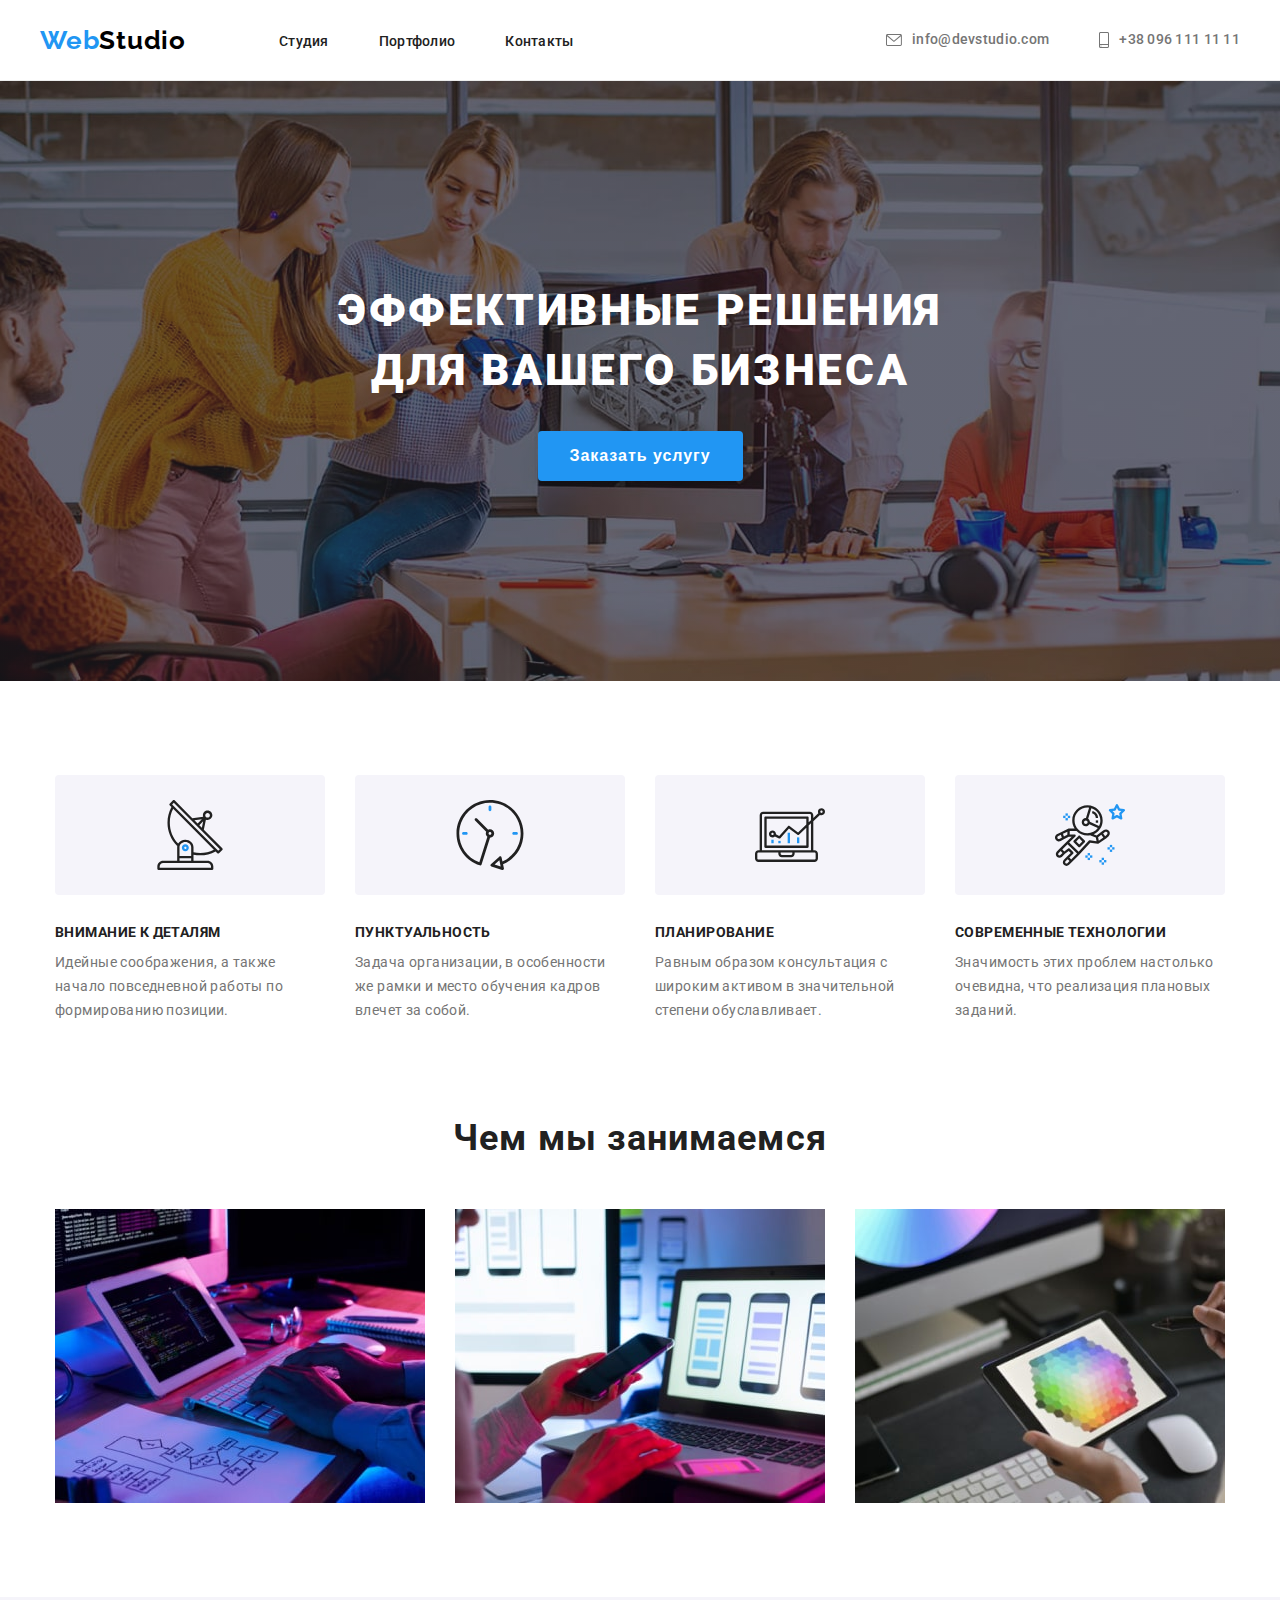
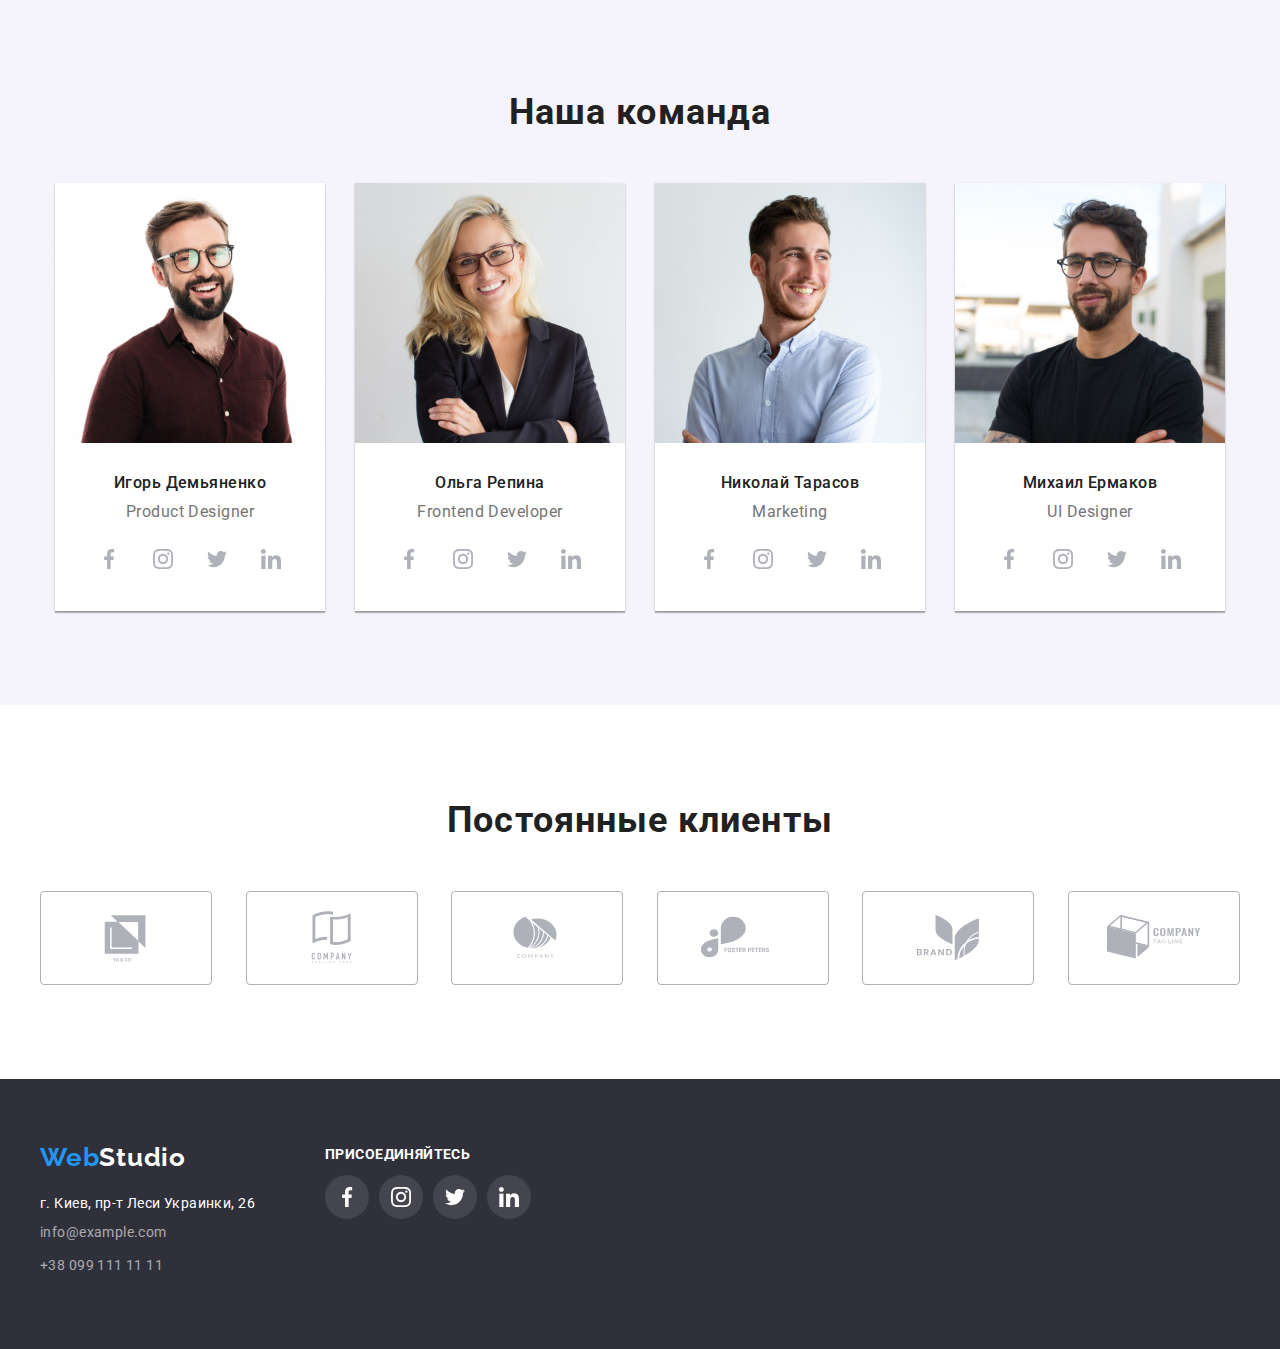
==== index.html @ ff6ca859 "add files" ====
<!DOCTYPE html>
<html lang="en">
      <head>
            <meta charset="UTF-8">
            <meta http-equiv="X-UA-Compatible" content="IE=edge">
            <meta name="viewport" content="width=device-width, initial-scale=1.0">
            <title>WebStudio</title>
            <link rel="preconnect" href="https://fonts.googleapis.com">
            <link rel="preconnect" href="https://fonts.gstatic.com" crossorigin>
            <link href="https://fonts.googleapis.com/css2?family=Raleway:wght@700&family=Roboto:wght@400;500;700;900&display=swap"
                  rel="stylesheet">

                  <link rel="stylesheet" href="https://cdnjs.cloudflare.com/ajax/libs/modern-normalize/1.1.0/modern-normalize.min.css"
                        integrity="sha512-wpPYUAdjBVSE4KJnH1VR1HeZfpl1ub8YT/NKx4PuQ5NmX2tKuGu6U/JRp5y+Y8XG2tV+wKQpNHVUX03MfMFn9Q=="
                        crossorigin="anonymous" referrerpolicy="no-referrer" />


            <link rel="stylesheet" href="./css/styles.css">
      </head>

      <body class="body">
            <!-- Верхняя линия-->
            <header class="header">
                  <div class="container header-container">
                        <nav class="header-navigation">
                              <a class="link mainlogo" href="">Web<span class="mainlogo-second">Studio</span></a>
                  
                              <!-- Навигация -->
                              <ul class="list header-list">
                                    <li class="header-item "><a class="link header-link" href="./index.html">Студия</a></li>
                                    <li class="header-item "><a class="link header-link" href="./portfolio.html">Портфолио</a></li>
                                    <li class="header-item "><a class="link header-link" href="">Контакты</a></li>
                              </ul>
                        </nav>
                        <!-- Контакты -->
                        <ul class="list contacts-list">
                              <li class="contact-item">
                                    <a class="link contact-link" href="mailto:info@devstudio.com">
                                          <svg class="icon-mail" >
                                                <use href="./img/symbol.svg#icon-mail" ></use>
                                          </svg>
                                          info@devstudio.com
                                    </a>
                                    
                              </li>
                              <li class="contact-item">
                                    <a class="link contact-link" href="">
                                          <svg class="icon-smartphone">
                                                <use href="./img/symbol.svg#icon-smartphone" ></use>
                                          </svg>
                                          +38 096 111 11 11
                                    </a>
                              </li>
                        </ul>
                  </div>
            </header>


            <main>
                               
                        <!-- Шапка --> 
                        <section class="hero-section">
                              
                                    <h1 class="hero-title">Эффективные решения <br> для вашего бизнеса</h1>
                                    <button class="hero-button" type="button">Заказать услугу</button>
                              
                        </section>
                        
                        <!-- Особенности -->
                        <section class="section-a">
                              <div class="container">
                                    <ul class="list section-a-list">
                                          <li class="section-a-item">
                                                <div class="section-a-card">
                                                      <div class="section-a-icon-container">
                                                            <svg class="section-a-icon">
                                                                  <use href="./img/symbol.svg#icon-antenna"></use>
                                                            </svg>
                                                      </div>
                                                      <h3 class="section-a-title">Внимание к деталям</h3>
                                                      <p class="section-a-text">Идейные соображения, а также начало повседневной работы по формированию позиции.</p>
                                                </div>
                                          </li>
                                          <li class="section-a-item">
                                                <div class="section-a-card">
                                                      <div class="section-a-icon-container">
                                                            <svg class="section-a-icon">
                                                                  <use href="./img/symbol.svg#icon-clock"></use>
                                                            </svg>
                                                      </div>
                                                <h3 class="section-a-title">Пунктуальность</h3>
                                                <p class="section-a-text">Задача организации, в особенности же рамки и место обучения кадров влечет за собой.</p>
                                                </div>
                                          </li>
                                          <li class="section-a-item">
                                                <div class="section-a-card">
                                                      <div class="section-a-icon-container">
                                                            <svg class="section-a-icon">
                                                                  <use href="./img/symbol.svg#icon-diagram"></use>
                                                            </svg>
                                                      </div>
                                                <h3 class="section-a-title">Планирование</h3>
                                                <p class="section-a-text">Равным образом консультация с широким активом в значительной степени обуславливает.</p>
                                                </div>
                                          </li>
                                          <li class="section-a-item">
                                                <div class="section-a-card">
                                                      <div class="section-a-icon-container">
                                                            <svg class="section-a-icon">
                                                                  <use href="./img/symbol.svg#icon-astronaut"></use>
                                                            </svg>
                                                      </div>
                                                <h3 class="section-a-title">Современные технологии</h3>
                                                <p class="section-a-text">Значимость этих проблем настолько очевидна, что реализация плановых заданий.</p>
                                                </div>
                                          </li>
                                    </ul>
                              </div>
                        </section>
                        
                        
                        <!-- Чем мы занимаемся -->
                        <section class="section-b">
                              <div class="container">
                                    <h2 class="section-b-title">Чем мы занимаемся</h2>
                                    <ul class="list section-b-list">
                                                <li class="section-b-item">
                                                      <img src="./img/img1.jpg" alt="Чем мы занимаемся" width="370" height="294">
                                                </li>
                                                <li class="section-b-item">
                                                      <img src="./img/img2.jpg" alt="Чем мы занимаемся" width="370" height="294">
                                                </li>
                                                <li class="section-b-item">
                                                      <img src="./img/img3.jpg" alt="Чем мы занимаемся" width="370" height="294">
                                                </li>
                                    </ul>
                              </div>
                        </section>

                        <!-- Наша команда -->
                        <section class="section-c">
                              <div class="container">
                                    <h2 class="section-c-main-title">Наша команда</h2>
                                    <ul class="list section-c-list">
                                          <li class="section-c-item">
                                                <img src="./img/team1.jpg" alt="наша команда" width="270" height="260">
                                                <div class="section-c-container">
                                                      <h3 class="section-c-title">Игорь Демьяненко</h3>
                                                      <p class="section-c-text">Product Designer</p>
                                                      <ul class="social-link-container list">
                                                            <li class="social-link-list">
                                                                  <a href="" class="social-link">
                                                                        <svg class="section-c-social-link">
                                                                              <use href="./img/symbol.svg#icon-facebook"></use>
                                                                        </svg>
                                                                  </a>
                                                            </li>
                                                            <li class="social-link-list">
                                                                  <a href="" class="social-link">
                                                                        <svg class="section-c-social-link">
                                                                              <use href="./img/symbol.svg#icon-instagram"></use>
                                                                        </svg>
                                                                  </a>
                                                            </li>
                                                            <li class="social-link-list">
                                                                  <a href="" class="social-link">
                                                                        <svg class="section-c-social-link">
                                                                              <use href="./img/symbol.svg#icon-twitter"></use>
                                                                        </svg>
                                                                  </a>
                                                            </li>
                                                            <li class="social-link-list">
                                                                  <a href="" class="social-link">
                                                                        <svg class="section-c-social-link">
                                                                              <use href="./img/symbol.svg#icon-linkedin"></use>
                                                                        </svg>
                                                                  </a>
                                                            </li>
                                                            
                                                            
                                                      </ul>
                                                </div>
                                          </li>
                                          <li class="section-c-item">
                                                <img src="./img/team2.jpg" alt="наша команда" width="270" height="260">
                                                <div class="section-c-container">
                                                      <h3 class="section-c-title">Ольга Репина</h3>
                                                      <p class="section-c-text">Frontend Developer</p>
                                                      <ul class="social-link-container list">
                                                            <li class="social-link-list">
                                                                  <a href="" class="social-link">
                                                                        <svg class="section-c-social-link">
                                                                              <use href="./img/symbol.svg#icon-facebook"></use>
                                                                        </svg>
                                                                  </a>
                                                            </li>
                                                            <li class="social-link-list">
                                                                  <a href="" class="social-link">
                                                                        <svg class="section-c-social-link">
                                                                              <use href="./img/symbol.svg#icon-instagram"></use>
                                                                        </svg>
                                                                  </a>
                                                            </li>
                                                            <li class="social-link-list">
                                                                  <a href="" class="social-link">
                                                                        <svg class="section-c-social-link">
                                                                              <use href="./img/symbol.svg#icon-twitter"></use>
                                                                        </svg>
                                                                  </a>
                                                            </li>
                                                            <li class="social-link-list">
                                                                  <a href="" class="social-link">
                                                                        <svg class="section-c-social-link">
                                                                              <use href="./img/symbol.svg#icon-linkedin"></use>
                                                                        </svg>
                                                                  </a>
                                                            </li>
                                                      
                                                      
                                                      </ul>
                                                </div>
                                          </li>
                                          <li class="section-c-item">
                                                <img src="./img/team3.jpg" alt="наша команда" width="270" height="260">
                                                <div class="section-c-container">
                                                      <h3 class="section-c-title">Николай Тарасов</h3>
                                                      <p class="section-c-text">Marketing</p>
                                                      <ul class="social-link-container list">
                                                            <li class="social-link-list">
                                                                  <a href="" class="social-link">
                                                                        <svg class="section-c-social-link">
                                                                              <use href="./img/symbol.svg#icon-facebook"></use>
                                                                        </svg>
                                                                  </a>
                                                            </li>
                                                            <li class="social-link-list">
                                                                  <a href="" class="social-link">
                                                                        <svg class="section-c-social-link">
                                                                              <use href="./img/symbol.svg#icon-instagram"></use>
                                                                        </svg>
                                                                  </a>
                                                            </li>
                                                            <li class="social-link-list">
                                                                  <a href="" class="social-link">
                                                                        <svg class="section-c-social-link">
                                                                              <use href="./img/symbol.svg#icon-twitter"></use>
                                                                        </svg>
                                                                  </a>
                                                            </li>
                                                            <li class="social-link-list">
                                                                  <a href="" class="social-link">
                                                                        <svg class="section-c-social-link">
                                                                              <use href="./img/symbol.svg#icon-linkedin"></use>
                                                                        </svg>
                                                                  </a>
                                                            </li>
                                                      
                                                      
                                                      </ul>
                                                </div>
                                          </li>
                                          <li class="section-c-item">
                                                <img src="./img/team4.jpg" alt="наша команда" width="270" height="260">
                                                <div class="section-c-container">
                                                      <h3 class="section-c-title">Михаил Ермаков</h3>
                                                      <p class="section-c-text">UI Designer</p>
                                                      <ul class="social-link-container list">
                                                            <li class="social-link-list">
                                                                  <a href="" class="social-link">
                                                                        <svg class="section-c-social-link">
                                                                              <use href="./img/symbol.svg#icon-facebook"></use>
                                                                        </svg>
                                                                  </a>
                                                            </li>
                                                            <li class="social-link-list">
                                                                  <a href="" class="social-link">
                                                                        <svg class="section-c-social-link">
                                                                              <use href="./img/symbol.svg#icon-instagram"></use>
                                                                        </svg>
                                                                  </a>
                                                            </li>
                                                            <li class="social-link-list">
                                                                  <a href="" class="social-link">
                                                                        <svg class="section-c-social-link">
                                                                              <use href="./img/symbol.svg#icon-twitter"></use>
                                                                        </svg>
                                                                  </a>
                                                            </li>
                                                            <li class="social-link-list">
                                                                  <a href="" class="social-link">
                                                                        <svg class="section-c-social-link">
                                                                              <use href="./img/symbol.svg#icon-linkedin"></use>
                                                                        </svg>
                                                                  </a>
                                                            </li>
                                                      
                                                      
                                                      </ul>
                                                </div>
                                          </li>
                                    </ul>
                              </div>
                        </section>
                        <section class="client-section" >
                              <div class="container">
                                    <h2 class="section-c-main-title">Постоянные клиенты</h2>
                                    <ul class="client-list">
                                          <li class="client-item">
                                                <a href="" class="client-link">
                                                      <svg class="client-icon">
                                                            <use href="./img/symbol.svg#icon-logo1"></use>
                                                      </svg>
                                                </a>
                                          </li>
                                          <li class="client-item">
                                                <a href="" class="client-link">
                                                      <svg class="client-icon">
                                                            <use href="./img/symbol.svg#icon-logo2"></use>
                                                      </svg>
                                                </a>
                                          </li>
                                          <li class="client-item">
                                                <a href="" class="client-link">
                                                      <svg class="client-icon">
                                                            <use href="./img/symbol.svg#icon-logo3"></use>
                                                      </svg>
                                                </a>
                                          </li>
                                          <li class="client-item">
                                                <a href="" class="client-link">
                                                      <svg class="client-icon">
                                                            <use href="./img/symbol.svg#icon-logo4"></use>
                                                      </svg>
                                                </a>
                                          </li>
                                          <li class="client-item">
                                                <a href="" class="client-link">
                                                      <svg class="client-icon">
                                                            <use href="./img/symbol.svg#icon-logo5"></use>
                                                      </svg>
                                                </a>
                                          </li>
                                          <li class="client-item">
                                                <a href="" class="client-link">
                                                      <svg class="client-icon">
                                                            <use href="./img/symbol.svg#icon-logo6"></use>
                                                      </svg>
                                                </a>
                                          </li>
                                          
                                    </ul>
                              </div>
                        </section>
                 
            </main>

            <!-- Подвал -->
            <footer class="footer">
                  <div class="container">
                        <address class="addres">
                              <div class="footer-container">
                                    <a class="link mainlogo" href="">Web<span class="mainlogo-third">Studio</span></a>
                                    <ul class="list addres-list">
                                          <li class="address-item"><a class="link addres-link-1" href="https://goo.gl/maps/SievRyqMkTLKLwNH8">г. Киев, пр-т Леси Украинки, 26</a></li>
                                          <li class="address-item"><a class="link addres-link-2" href="milto:info@example.com">info@example.com</a></li>
                                          <li class="address-item"><a class="link addres-link-2" href="tel:+380991111111">+38 099 111 11 11</a></li>
                                    </ul>

                              </div>
                              <div class="footer-social">
                                    <h3 class="footer-text">ПРИСОЕДИНЯЙТЕСЬ</h3>
                                    <ul class="footer-link-container list">
                                          <li class="footer-link-list">
                                                <a href="" class="footer-link">
                                                      <svg class="footer-social-link">
                                                            <use href="./img/symbol.svg#icon-facebook"></use>
                                                      </svg>
                                                </a>
                                          </li>
                                          <li class="footer-link-list">
                                                <a href="" class="footer-link">
                                                      <svg class="footer-social-link">
                                                            <use href="./img/symbol.svg#icon-instagram"></use>
                                                      </svg>
                                                </a>
                                          </li>
                                          <li class="footer-link-list">
                                                <a href="" class="footer-link">
                                                      <svg class="footer-social-link">
                                                            <use href="./img/symbol.svg#icon-twitter"></use>
                                                      </svg>
                                                </a>
                                          </li>
                                          <li class="footer-link-list">
                                                <a href="" class="footer-link">
                                                      <svg class="footer-social-link">
                                                            <use href="./img/symbol.svg#icon-linkedin"></use>
                                                      </svg>
                                                </a>
                                          </li>
                                    
                                    
                                    </ul>
                              </div>
                        </address>
                  </div>
            </footer>
      </body>
</html>
---- css/styles.css ----
:root {
  --main-logo-color: #2196f3;
  --second-logo-color: #000000;
  --thirdlogo-color: #ffffff;
  --header-text-color-first: #212121;
  --header-text-color-second: #757575;
  --header-text-color-third: #2196f3;
  --main-text-color: #212121;
  --second-text-color: #757575;
  --third-text-color: #ffffff;
  --footer-color-contact1: #ffffff;
  --footer-color-contact2: rgba(255, 255, 255, 0.6);
  --main-btn-color: #f5f4fa;
  --second-btn-color: #2196f3;
  --third-btn-color: #188ce8;
  --background-color: #2f303a;
  --social-link-color: #afb1b8;
  --social-link-color2: #ffffff;
  --footer-social-link-color: ;
}

img {
  display: block;
}

p,
h1,
h2,
h3,
h4,
h5,
h6 {
  margin: 0;
}

ul {
  margin: 0;
  padding: 0;
  list-style-type: none;
}

.list {
  list-style: none;
}

.link {
  text-decoration: none;
}

button {
  cursor: pointer;
}

body {
  font-family: 'Roboto', sans-serif;
  color: var(--main-text-color);
  margin: auto;
}

.container {
  width: 1200px;
  padding-right: 15px;
  padding-left: 15px;
  margin: 0 auto;
}

/*------------------ header------------------- */
.header {
  display: flex;
  background-color: #ffffff;
  height: 80px;
  border-bottom: 1px solid #ececec;
}

.header-container {
  display: flex;
  align-items: center;
  justify-content: center;
}

.header-navigation {
  display: flex;
  align-items: center;
}

.mainlogo {
  font-family: Raleway;
  font-weight: 700;
  font-size: 26px;
  line-height: 1.19;
  letter-spacing: 0.03em;
  color: var(--main-logo-color);
}

.mainlogo-second {
  font-family: Raleway;
  font-weight: 700;
  font-size: 26px;
  line-height: 1.19;
  letter-spacing: 0.03em;
  color: var(--second-logo-color);
}

.mainlogo-third {
  font-family: Raleway;
  font-weight: 700;
  font-size: 26px;
  line-height: 1.19;
  letter-spacing: 0.03em;
  color: var(--thirdlogo-color);
}

.header-list {
  display: flex;
  padding-left: 93px;
}

.header-item:not(:last-child) {
  padding-right: 50px;
}

.header-link {
  font-weight: 500;
  font-size: 14px;
  line-height: 1.14;
  letter-spacing: 0.02em;
  color: var(--header-text-color-first);
}

.header-link:hover,
.header-link:focus {
  color: var(--header-text-color-third);
}

.contacts-list {
  display: flex;
  margin-left: auto;
}

.contact-item:not(:last-child) {
  padding-right: 50px;
}

.contact-link {
  display: flex;
  height: 16px;
  font-weight: 500;
  font-size: 14px;
  line-height: 1.14;
  letter-spacing: 0.02em;
  color: var(--header-text-color-second);
  fill: var(--second-text-color);
  justify-content: center;
  align-items: center;
}

.icon-mail {
  width: 16px;
  height: 12px;
  margin-right: 10px;
}

.icon-smartphone {
  width: 10px;
  height: 16px;
  margin-right: 10px;
}

.contact-link:hover,
.contact-link:focus {
  color: var(--header-text-color-third);
  fill: var(--header-text-color-third);
}
/*------------------ header------------------- */

/*------------------ main------------------- */
.main {
  background-color: #ffffff;
}
/* index.html */
.hero-section {
  display: flex;
  flex-direction: column;
  justify-content: center;
  align-items: center;
  background-color: var(--background-color);
  background-image: linear-gradient(rgba(47, 48, 58, 0.4), rgba(47, 48, 58, 0.4)),
    url(../img/banner.jpg);
  background-repeat: no-repeat;
  background-position: center;
  height: 600px;
  max-width: 1600px;
  margin: 0 auto;
}

.hero-title {
  font-weight: 900;
  font-size: 44px;
  line-height: 1.36;
  text-align: center;
  letter-spacing: 0.06em;
  text-transform: uppercase;
  color: var(--third-text-color);
  margin-bottom: 30px;
}

.hero-button {
  font-weight: 700;
  font-size: 16px;
  line-height: 1.87;
  letter-spacing: 0.06em;
  color: var(--third-text-color);
  background-color: var(--second-btn-color);
  cursor: pointer;
  border-radius: 4px;

  border: none;
  font-size: 16px;
  padding: 10px 32px;
  box-shadow: 0px 4px 4px rgba(0, 0, 0, 0.15);
}
.hero-button:hover,
.hero-button:focus {
  background-color: var(--third-btn-color);
}

.section-a {
  display: flex;
  padding-top: 94px;
  padding-bottom: 94px;
}

.section-a-list {
  display: flex;
  justify-content: center;
  /* height: 101px; */
}

.section-a-item:not(:last-child) {
  padding-right: 30px;
}

.section-a-card {
  width: 270px;
  /* height: 110px; */
}

.section-a-icon-container {
  display: flex;
  background: #f5f4fa;
  width: 270px;
  height: 120px;
  border-radius: 4px;
  justify-content: center;
  align-items: center;
}

.section-a-icon {
  width: 70px;
  height: 70px;
}

.section-a-title {
  font-weight: 700;
  font-size: 14px;
  line-height: 1.14;
  letter-spacing: 0.03em;
  text-transform: uppercase;
  color: var(--main-text-color);
  padding-bottom: 10px;
  margin-top: 30px;
}

.section-a-text {
  font-weight: 400;
  font-size: 14px;
  line-height: 1.71;
  letter-spacing: 0.03em;
  color: var(--second-text-color);
}

.section-b-title {
  font-weight: 700;
  font-size: 36px;
  line-height: 1.17;
  text-align: center;
  letter-spacing: 0.03em;
  color: var(--main-text-color);
  margin-bottom: 50px;
}

.section-b {
  padding-bottom: 94px;
}

.section-b-list {
  display: flex;
  justify-content: center;
}

.section-b-item:not(:last-child) {
  padding-right: 30px;
}

.section-c {
  background-color: #f5f4fa;
  padding-bottom: 94px;
  padding-top: 94px;
}

.section-c-list {
  display: flex;
  flex-wrap: wrap;
  justify-content: center;
  margin-left: -30px;
}

.section-c-item {
  background-color: var(--footer-color-contact1);
  box-shadow: 0px 1px 3px rgba(0, 0, 0, 0.12), 0px 1px 1px rgba(0, 0, 0, 0.14),
    0px 2px 1px rgba(0, 0, 0, 0.2);
  margin-left: 30px;
}

.section-c-main-title {
  font-weight: 700;
  font-size: 36px;
  line-height: 1.17;
  text-align: center;
  letter-spacing: 0.03em;
  color: var(--main-text-color);
  margin-bottom: 50px;
}

.section-c-container {
  padding-top: 30px;
  background-color: var(--white-color);
}

.section-c-title {
  font-weight: 500;
  font-size: 16px;
  line-height: 1.19;
  text-align: center;
  letter-spacing: 0.03em;
  color: var(--main-text-color);
  padding-bottom: 10px;
}

.section-c-text {
  font-weight: 400;
  font-size: 16px;
  line-height: 1.19;
  text-align: center;
  letter-spacing: 0.03em;
  color: var(--second-text-color);
}

.social-link-container {
  display: flex;
  flex-direction: row;
  justify-content: space-between;
  align-items: center;
  width: 206px;
  height: 44px;
  margin: 16px 32px 30px;
  /* border: 1px solid #2196f3; */
}

.social-link-list {
  width: 44px;
  height: 44px;
}

.social-link {
  width: 100%;
  height: 100%;
  border-radius: 50%;
  display: flex;
  justify-content: center;
  align-items: center;
  /* background-color: #188ce8; */
}

.social-link:focus,
.social-link:hover {
  background-color: #188ce8;
}

.social-link:focus .section-c-social-link,
.social-link:hover .section-c-social-link {
  fill: var(--third-text-color);
}

.section-c-social-link {
  width: 20px;
  height: 20px;
  fill: var(--social-link-color);
}

.client-section {
  padding-top: 94px;
  padding-bottom: 94px;
}

.client-list {
  display: flex;
}

.client-list {
  display: flex;
  justify-content: space-between;
}

.client-link {
  display: flex;
  width: 170px;
  height: 92px;
  justify-content: center;
  align-items: center;
  border-radius: 4px;
  border: 1px solid;
  color: var(--social-link-color);
}
.client-icon {
  width: 106px;
  height: 60px;
  fill: var(--social-link-color);
}

.client-link:hover,
.client-link:focus {
  color: var(--second-btn-color);
}

.client-link:hover .client-icon,
.client-link:focus .client-icon {
  fill: var(--second-btn-color);
}

/* .client-icon:hover,
.client-icon:focus {
  color: var(--second-btn-color);
} */

/* .client-item:hover .client-icon,
.client-item:focus .client-icon {
  color: var(--second-btn-color);
  fill: var(--second-btn-color);
} */
/* index.html */

/*----------------- portfolio------------------ */
.main-section {
  padding-top: 94px;
  padding-bottom: 94px;
}

.button-section-item {
  display: inline;
}

.button-section-list {
  display: flex;
  justify-content: center;
  margin-bottom: 50px;
}

.button-section-item:not(:last-child) {
  padding-right: 8px;
}

.button-section-btn {
  font-family: Roboto;
  font-weight: 500;
  font-size: 16px;
  line-height: 1.62;
  text-align: center;
  letter-spacing: 0.03em;
  color: var(--main-text-color);
  background-color: var(--main-btn-color);
  cursor: pointer;
  border-radius: 4px;
  border: none;
  padding: 6px 22px;
}

.button-section-btn:hover,
.button-section-btn:focus {
  color: var(--third-text-color);
  background-color: var(--second-btn-color);
  box-shadow: 0px 3px 1px rgba(0, 0, 0, 0.1), 0px 1px 2px rgba(0, 0, 0, 0.08),
    0px 2px 2px rgba(0, 0, 0, 0.12);
}

.main-section-list {
  display: flex;
  flex-wrap: wrap;
  margin-right: -30px;
  margin-bottom: -30px;
}

.main-section-item {
  flex-basis: calc((100% / 3) - 30px);
  margin-right: 30px;
  margin-bottom: 30px;
}

.main-section-card-link {
  display: block;
}

.main-section-card-link:hover,
.main-section-card-link:focus {
  box-shadow: 0px 4px 4px rgba(0, 0, 0, 0.25);
}

.main-section-card {
  padding: 20px 24px;
  border-bottom: 1px solid #eeeeee;
  border-right: 1px solid #eeeeee;
  border-left: 1px solid #eeeeee;
}

.main-section-title {
  font-weight: 700;
  font-size: 18px;
  line-height: 2;
  letter-spacing: 0.06em;
  color: var(--main-text-color);
  margin-bottom: 4px;
}

.main-section-text {
  font-weight: 400;
  font-size: 16px;
  line-height: 1.87;
  letter-spacing: 0.03em;
  color: var(--second-text-color);
}
/* portfolio */

/*------------------- main---------------------- */

/*-------------------- footer------------------- */
.footer {
  display: flex;
  background-color: var(--background-color);
  padding-top: 60px;
  padding-bottom: 60px;
}

.footer-text {
  font-weight: 700;
  font-size: 14px;
  line-height: 1.14px;
  letter-spacing: 0.03em;
  text-transform: uppercase;
  color: #ffffff;
  margin-bottom: 20px;
}

.addres {
  font-style: normal;
}
.addres-link-1 {
  font-weight: 400;
  font-size: 14px;
  line-height: 1.71px;
  letter-spacing: 0.03em;
  color: var(--footer-color-contact1);
}

.addres-list {
  padding-top: 20px;
}

.address-item {
  margin-bottom: 9px;
}

.addres-link-2 {
  font-weight: 400;
  font-size: 14px;
  line-height: 1.71;
  letter-spacing: 0.03em;
  color: var(--footer-color-contact2);
}

.addres-link-1:hover,
.addres-link-1:focus {
  color: var(--header-text-color-third);
}
.addres-link-2:hover,
.addres-link-2:focus {
  color: var(--header-text-color-third);
}

.addres {
  display: flex;
  align-items: center;
}

.footer-link-container {
  display: flex;
}

.footer-social {
  display: block;
  margin: 0;
  padding: 0;
  padding-top: 15px;
  padding-bottom: 40px;

  margin-left: 70px;
}

.footer-social-link {
  width: 20px;
  height: 20px;
}
/*------------------ footer------------------- */

.footer-link-container {
  display: flex;
  flex-direction: row;
  justify-content: space-between;
  align-items: center;
  width: 206px;
  height: 44px;
  margin: 16px 32px 30px 0px;
  /* border: 1px solid #2196f3; */
}

.footer-link-list {
  width: 44px;
  height: 44px;
}

.footer-link {
  width: 100%;
  height: 100%;
  border-radius: 50%;
  display: flex;
  justify-content: center;
  align-items: center;
  background-color: rgba(255, 255, 255, 0.1);
}

.footer-link:focus,
.footer-link:hover {
  background-color: #188ce8;
}

.footer-social-link {
  width: 20px;
  height: 20px;
  fill: var(--footer-color-contact1);
}
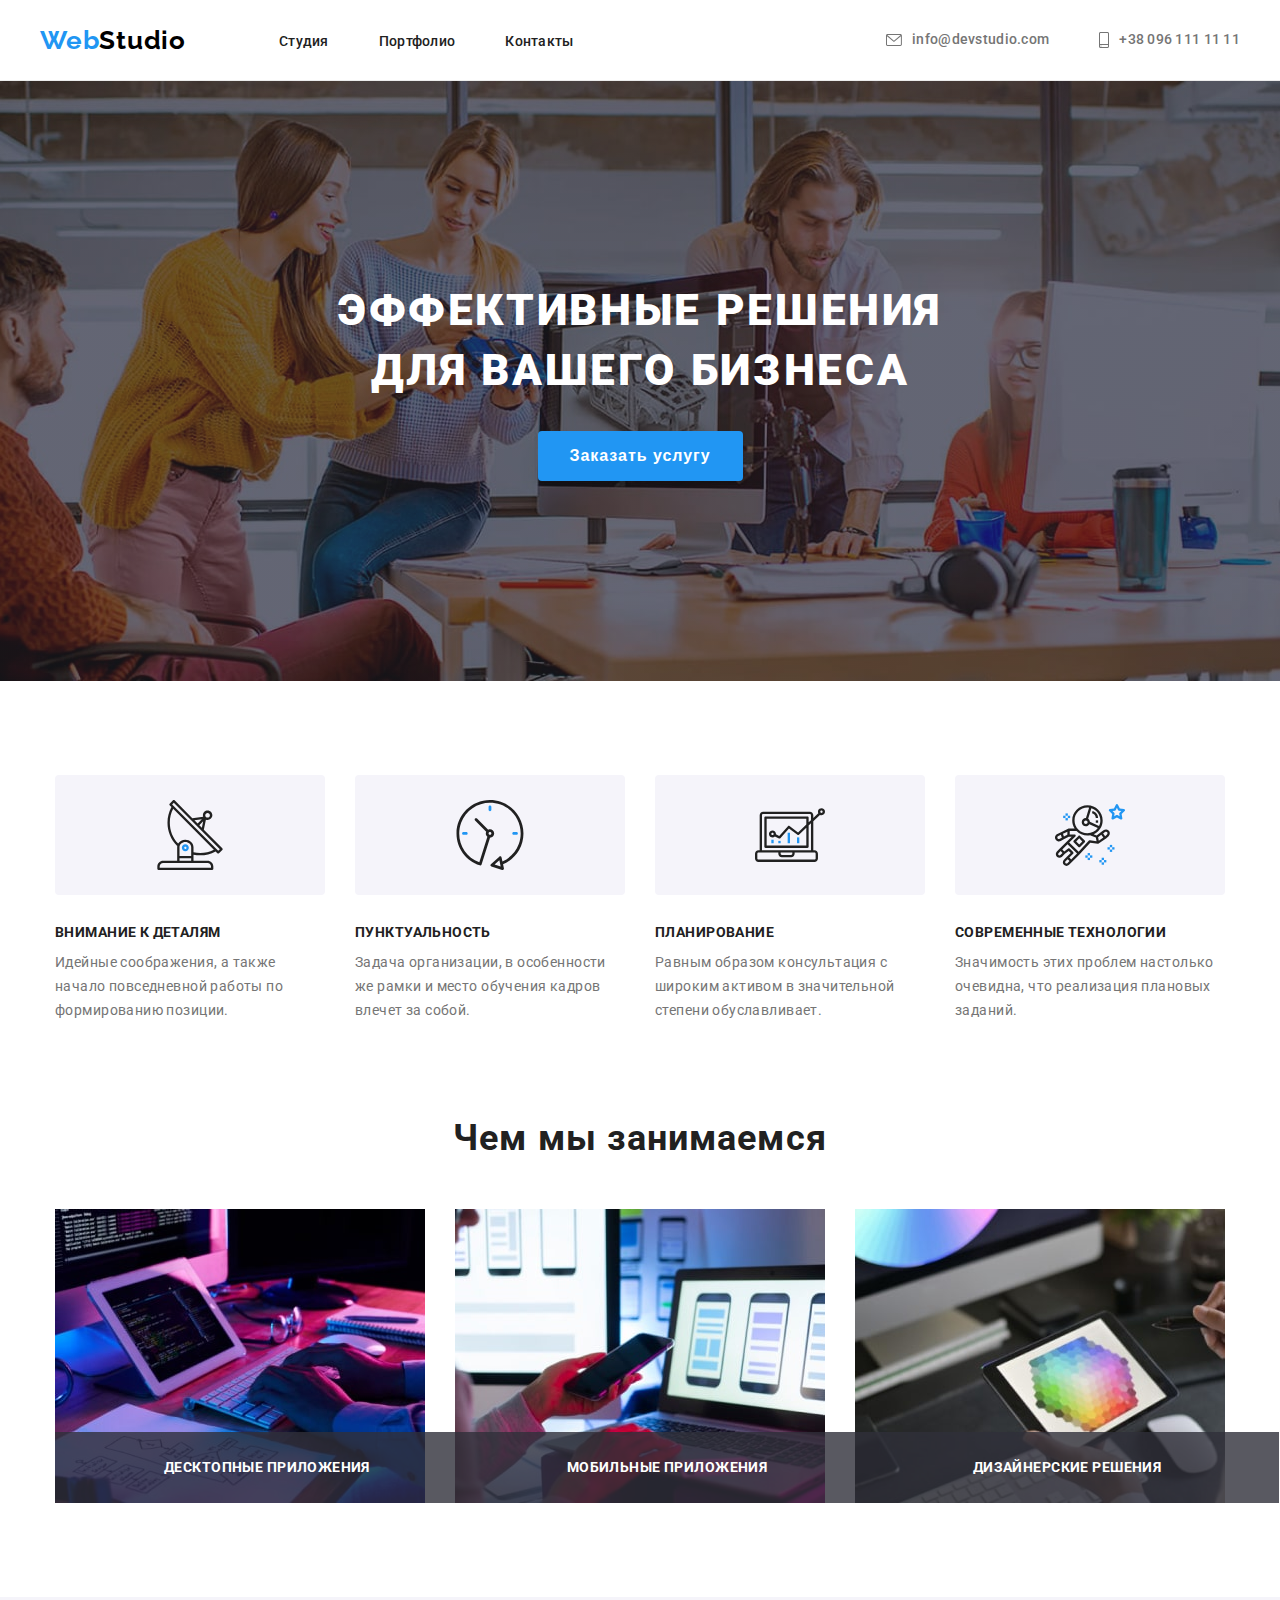
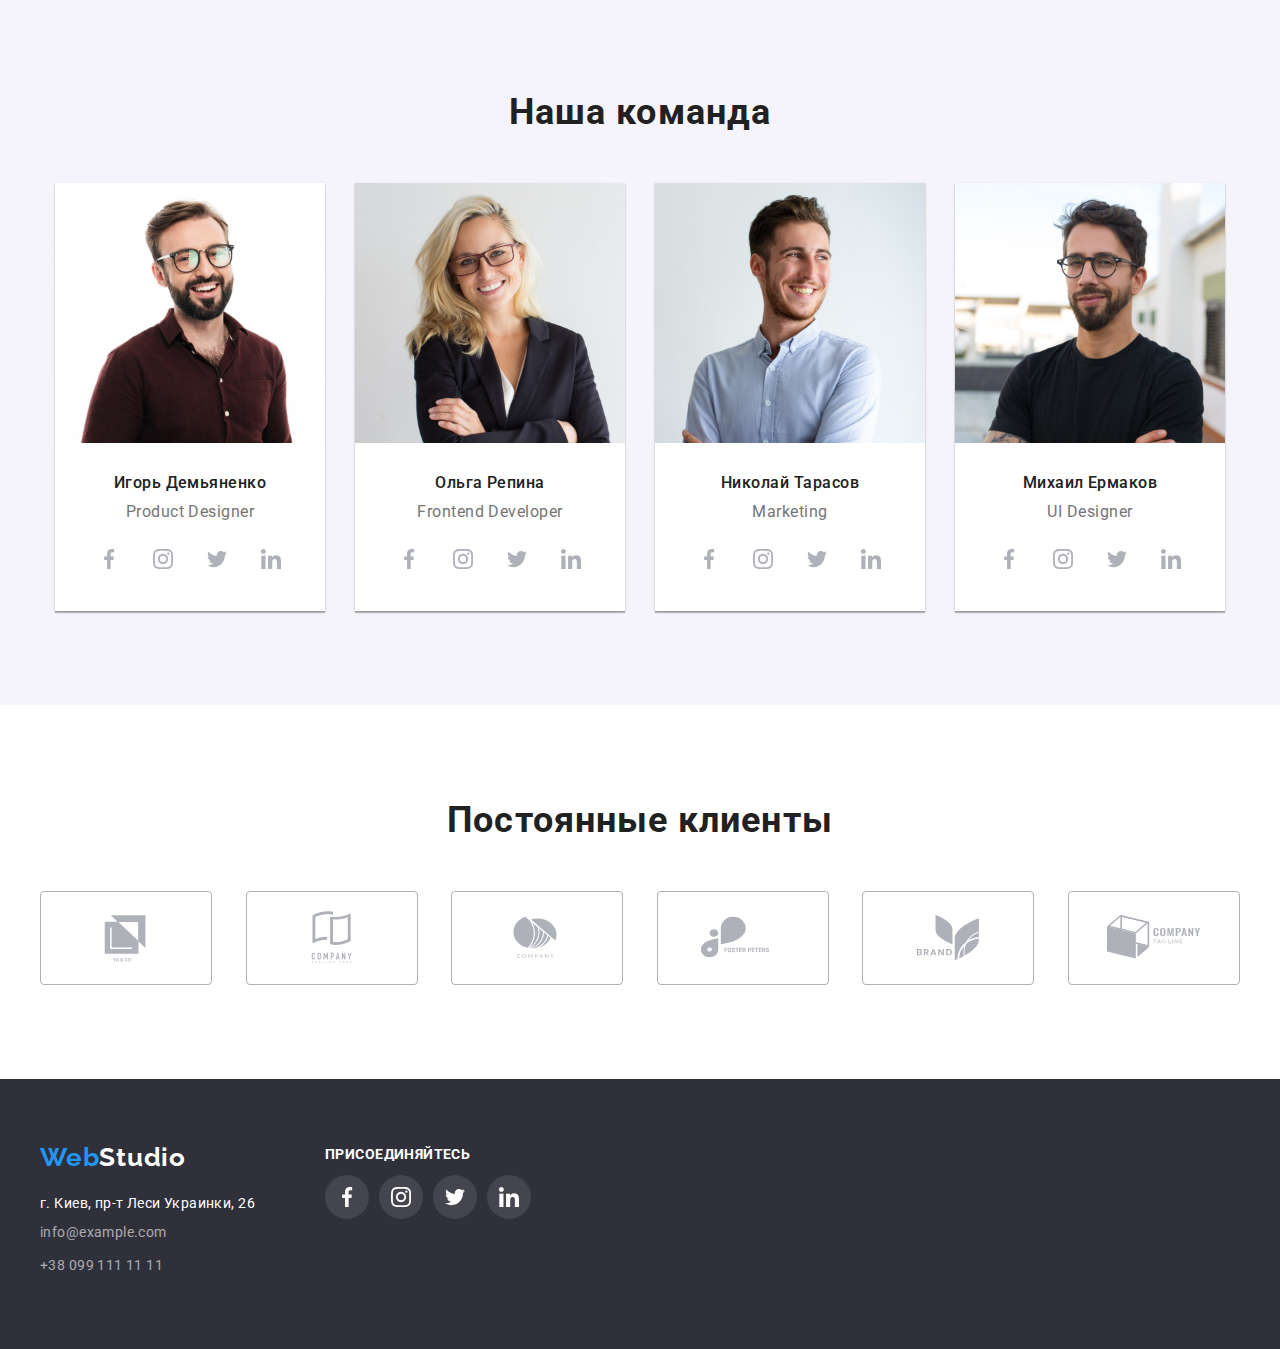
==== commit 0359ede9: "last" ====
--- a/index.html
+++ b/index.html
@@ -27,9 +27,9 @@
                   
                               <!-- Навигация -->
                               <ul class="list header-list">
-                                    <li class="header-item "><a class="link header-link" href="./index.html">Студия</a></li>
-                                    <li class="header-item "><a class="link header-link" href="./portfolio.html">Портфолио</a></li>
-                                    <li class="header-item "><a class="link header-link" href="">Контакты</a></li>
+                                    <li class="header-item "><a class="link header-link active" href="./index.html">Студия</a></li>
+                                    <li class="header-item "><a class="link header-link active" href="./portfolio.html">Портфолио</a></li>
+                                    <li class="header-item "><a class="link header-link active" href="">Контакты</a></li>
                               </ul>
                         </nav>
                         <!-- Контакты -->
@@ -62,7 +62,7 @@
                         <section class="hero-section">
                               
                                     <h1 class="hero-title">Эффективные решения <br> для вашего бизнеса</h1>
-                                    <button class="hero-button" type="button">Заказать услугу</button>
+                                    <button class="hero-button" type="button" data-modal-open>Заказать услугу</button>
                               
                         </section>
                         
@@ -125,13 +125,18 @@
                                     <h2 class="section-b-title">Чем мы занимаемся</h2>
                                     <ul class="list section-b-list">
                                                 <li class="section-b-item">
-                                                      <img src="./img/img1.jpg" alt="Чем мы занимаемся" width="370" height="294">
+                                                      
+                                                            <img src="./img/img1.jpg" alt="Чем мы занимаемся" width="370" height="294">
+                                                            <p class="section-b-info">Десктопные приложения</p>
+                                                      
                                                 </li>
                                                 <li class="section-b-item">
                                                       <img src="./img/img2.jpg" alt="Чем мы занимаемся" width="370" height="294">
+                                                      <p class="section-b-info">Мобильные приложения</p>
                                                 </li>
                                                 <li class="section-b-item">
                                                       <img src="./img/img3.jpg" alt="Чем мы занимаемся" width="370" height="294">
+                                                      <p class="section-b-info">Дизайнерские решения</p>
                                                 </li>
                                     </ul>
                               </div>
@@ -405,5 +410,23 @@
                         </address>
                   </div>
             </footer>
+
+            <!-- модальное окно -->
+      <div class="backdrop is-hidden" data-modal>
+            <div class="modal">
+                  <button class="modal-close" data-modal-close>
+                        <svg class="close-item" width="18px" height="18px">
+                              <use href="./img/symbol.svg#icon-close"></use>
+                        </svg>
+                  </button>
+                  <form action="">
+                        <h2>Оставьте свои данные, мы вам перезвоним</h2>
+
+                  
+                  </form>
+            </div>         
+      </div>
+
+      <script src="./js/modal.js"></script>
       </body>
 </html> --- a/css/styles.css
+++ b/css/styles.css
@@ -16,7 +16,7 @@
   --background-color: #2f303a;
   --social-link-color: #afb1b8;
   --social-link-color2: #ffffff;
-  --footer-social-link-color: ;
+  --time-function: cubic-bezier(0.4, 0, 0.2, 1);
 }
 
 img {
@@ -125,7 +125,39 @@
   line-height: 1.14;
   letter-spacing: 0.02em;
   color: var(--header-text-color-first);
-}
+  padding: 32px 0px;
+  position: relative;
+  transition-property: color;
+  transition-duration: 250ms;
+  transition-timing-function: var(--time-function);
+  /* transition: color 250ms linear; */
+}
+
+.header-link:hover.active::after,
+.header-link:focus.active::after {
+  position: absolute;
+  display: block;
+  content: '';
+  width: 100%;
+  height: 4px;
+  border-radius: 2px;
+  bottom: 0;
+  background-color: var(--header-text-color-third);
+}
+
+.header-link {
+}
+
+/* .header-link:after {
+  display: flex;
+  position: absolute;
+  content: '';
+  width: 100%;
+  height: 4px;
+  border-radius: 2px;
+  bottom: 0;
+  background-color: var(--header-text-color-first);
+} */
 
 .header-link:hover,
 .header-link:focus {
@@ -152,6 +184,9 @@
   fill: var(--second-text-color);
   justify-content: center;
   align-items: center;
+  transition-property: color;
+  transition-duration: 250ms;
+  transition-timing-function: var(--time-function);
 }
 
 .icon-mail {
@@ -298,8 +333,27 @@
   justify-content: center;
 }
 
+.section-b-item {
+  position: relative;
+}
+
 .section-b-item:not(:last-child) {
-  padding-right: 30px;
+  margin-right: 30px;
+}
+
+.section-b-info {
+  font-weight: 700;
+  font-size: 14px;
+  line-height: 1.2;
+  text-align: center;
+  letter-spacing: 0.03em;
+  text-transform: uppercase;
+  color: var(--third-text-color);
+  background-color: rgba(47, 48, 58, 0.8);
+  width: 100%;
+  padding: 27px;
+  position: absolute;
+  bottom: 0;
 }
 
 .section-c {
@@ -506,6 +560,15 @@
   margin-bottom: 30px;
 }
 
+.main-section-card-link:hover .main-section-top-text,
+.main-section-card-link:focus .main-section-top-text {
+  transform: translate(0%);
+}
+
+/* .main-section-item:focus .main-section-top-text {
+  transform: translate(0%);
+} */
+
 .main-section-card-link {
   display: block;
 }
@@ -538,6 +601,28 @@
   letter-spacing: 0.03em;
   color: var(--second-text-color);
 }
+
+.main-section-card-top {
+  position: relative;
+  overflow: hidden;
+}
+
+.main-section-top-text {
+  position: absolute;
+  top: 0;
+  left: 0;
+  padding: 24px;
+  font-weight: 400;
+  font-size: 18px;
+  line-height: 1.6;
+  letter-spacing: 0.03em;
+  color: var(--footer-color-contact1);
+  background-color: rgba(33, 150, 243, 0.9);
+  height: 100%;
+  transform: translateY(100%);
+  transition: transform 300ms linear;
+}
+
 /* portfolio */
 
 /*------------------- main---------------------- */
@@ -657,3 +742,62 @@
   height: 20px;
   fill: var(--footer-color-contact1);
 }
+
+/*------- модальное окно------ */
+.backdrop {
+  position: fixed;
+  align-items: center;
+  justify-content: center;
+  top: 0;
+  left: 0;
+  width: 100%;
+  height: 100%;
+  background: rgba(0, 0, 0, 0.2);
+}
+
+.is-hidden {
+  visibility: 0;
+  opacity: 0;
+  pointer-events: none;
+
+  /* transition-property: opacity;
+  transition-duration: 250ms;
+  transition-timing-function: var(--time-function); */
+}
+
+.modal {
+  position: absolute;
+  display: flex;
+  justify-content: center;
+  align-items: center;
+  top: 50%;
+  left: 50%;
+  transform: translate(-50%, -50%);
+  width: 528px;
+  height: 581px;
+  padding: 40px 40px;
+  background-color: #ffffff;
+}
+
+.close-item {
+  display: flex;
+  justify-content: center;
+  align-items: center;
+}
+
+.modal-close {
+  display: flex;
+  position: absolute;
+  align-items: center;
+  justify-content: center;
+  top: 8px;
+  right: 8px;
+  padding: 0px 0px;
+  margin: 0px 0px;
+  width: 30px;
+  height: 30px;
+  border-radius: 50%;
+  border: 1px solid rgba(0, 0, 0, 0.1);
+  background-color: transparent;
+  cursor: pointer;
+}
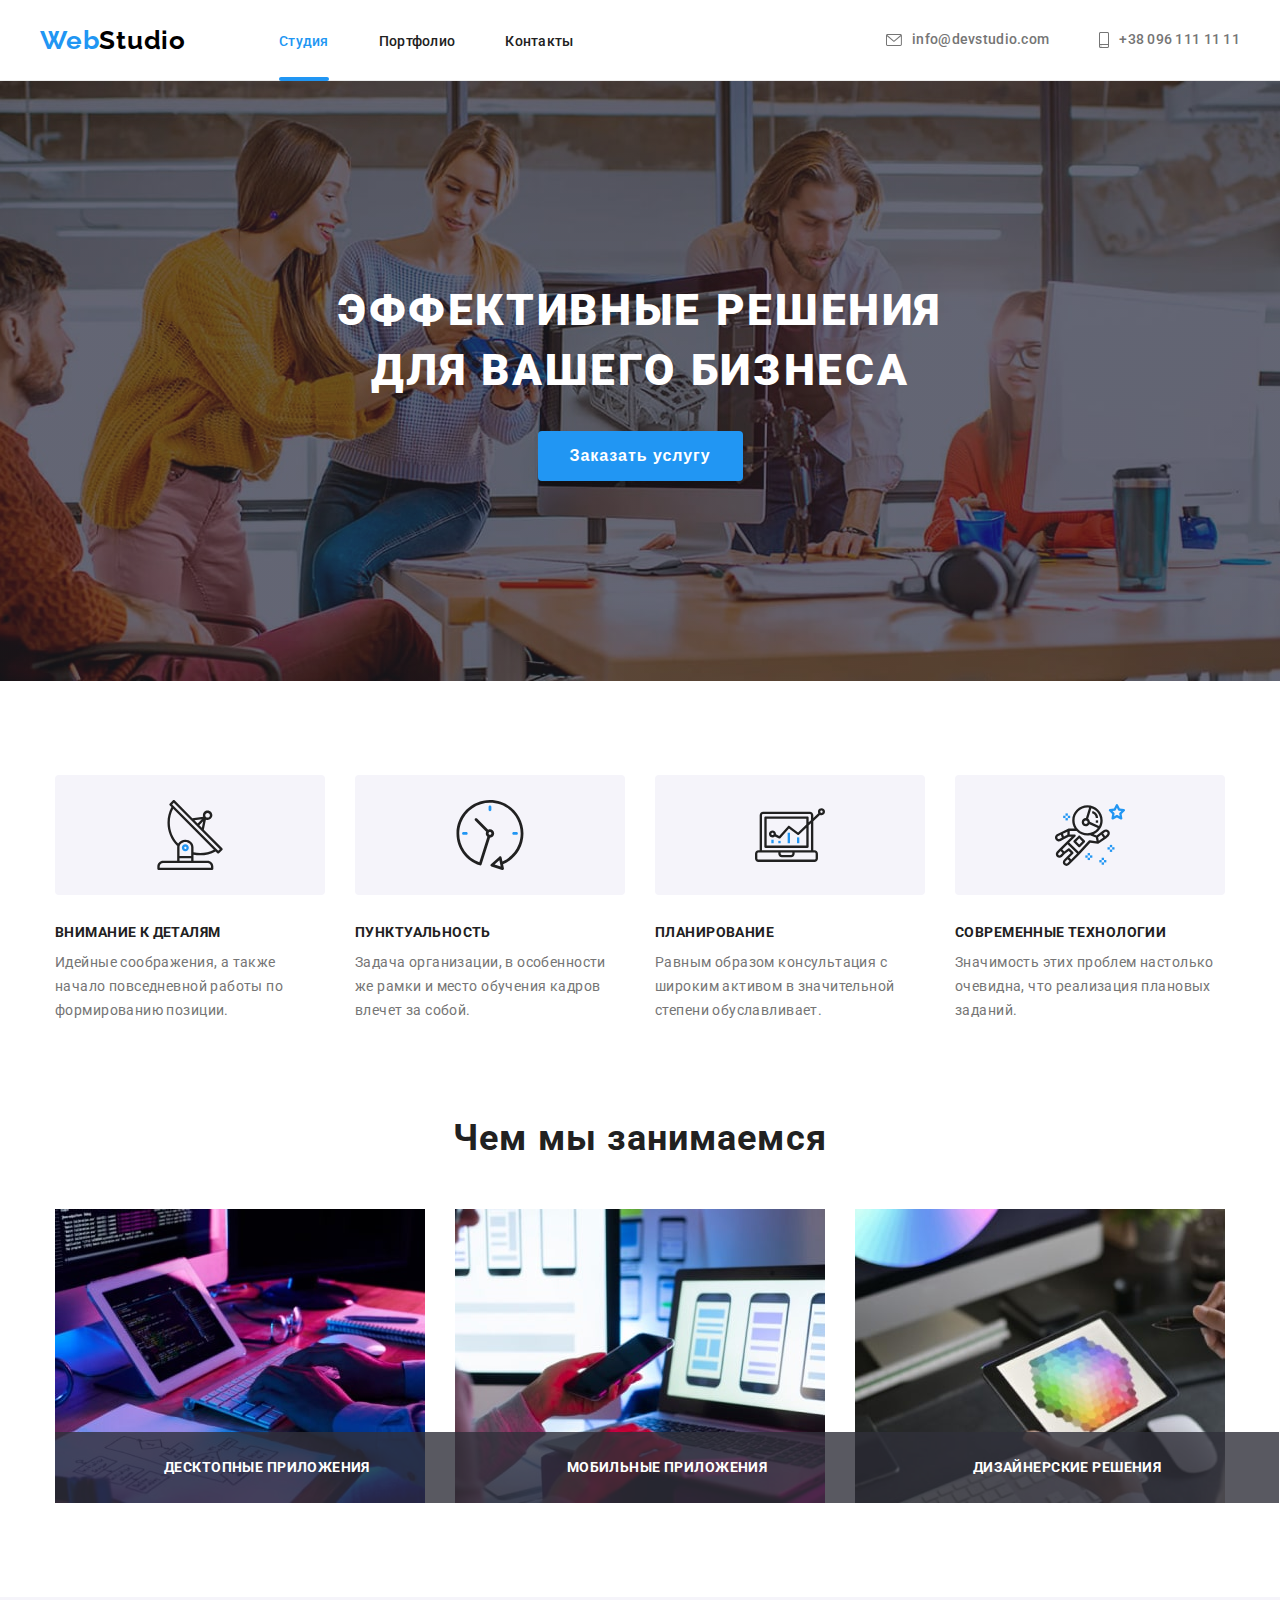
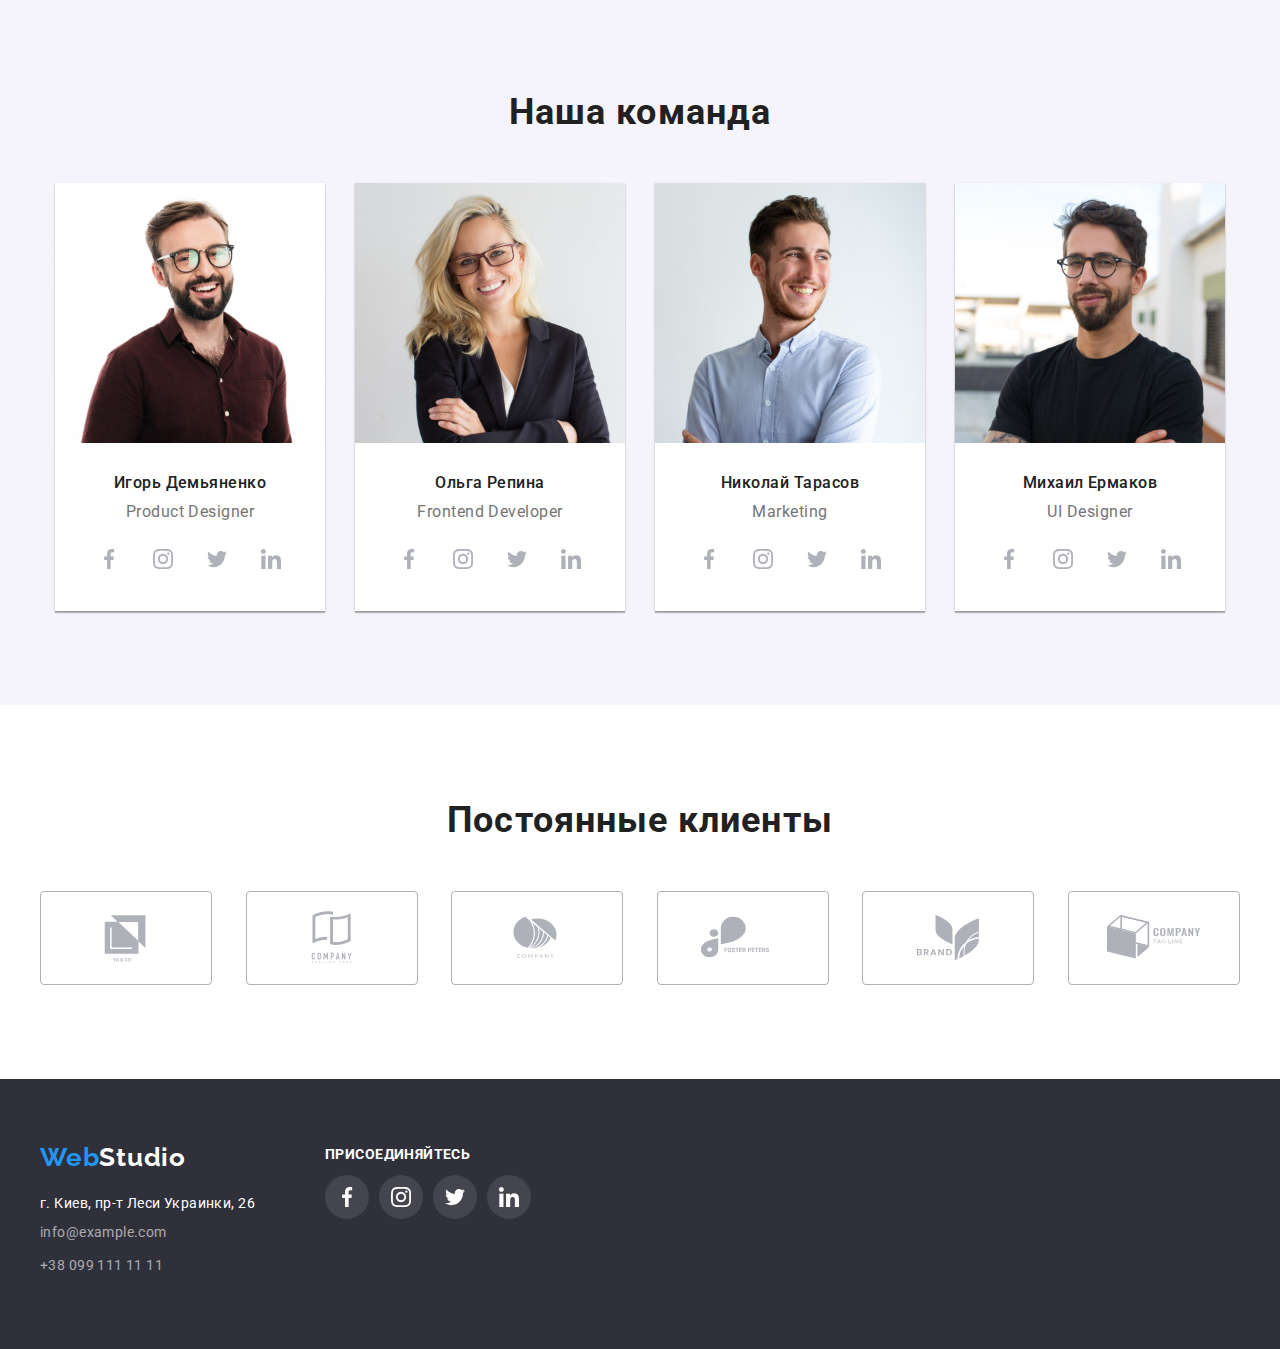
==== commit 0b517993: "povtornaja" ====
--- a/index.html
+++ b/index.html
@@ -27,16 +27,16 @@
                   
                               <!-- Навигация -->
                               <ul class="list header-list">
-                                    <li class="header-item "><a class="link header-link active" href="./index.html">Студия</a></li>
-                                    <li class="header-item "><a class="link header-link active" href="./portfolio.html">Портфолио</a></li>
-                                    <li class="header-item "><a class="link header-link active" href="">Контакты</a></li>
+                                    <li class="header-item "><a class="link header-link active " href="./index.html">Студия</a></li>
+                                    <li class="header-item "><a class="link header-link  time-link" href="./portfolio.html">Портфолио</a></li>
+                                    <li class="header-item "><a class="link header-link  time-link" href="">Контакты</a></li>
                               </ul>
                         </nav>
                         <!-- Контакты -->
                         <ul class="list contacts-list">
                               <li class="contact-item">
-                                    <a class="link contact-link" href="mailto:info@devstudio.com">
-                                          <svg class="icon-mail" >
+                                    <a class="link contact-link time-link" href="mailto:info@devstudio.com">
+                                          <svg class="icon-mail " >
                                                 <use href="./img/symbol.svg#icon-mail" ></use>
                                           </svg>
                                           info@devstudio.com
@@ -44,8 +44,8 @@
                                     
                               </li>
                               <li class="contact-item">
-                                    <a class="link contact-link" href="">
-                                          <svg class="icon-smartphone">
+                                    <a class="link contact-link time-link" href="">
+                                          <svg class="icon-smartphone ">
                                                 <use href="./img/symbol.svg#icon-smartphone" ></use>
                                           </svg>
                                           +38 096 111 11 11
@@ -62,7 +62,7 @@
                         <section class="hero-section">
                               
                                     <h1 class="hero-title">Эффективные решения <br> для вашего бизнеса</h1>
-                                    <button class="hero-button" type="button" data-modal-open>Заказать услугу</button>
+                                    <button class="hero-button time-link" type="button" data-modal-open>Заказать услугу</button>
                               
                         </section>
                         
@@ -154,29 +154,29 @@
                                                       <p class="section-c-text">Product Designer</p>
                                                       <ul class="social-link-container list">
                                                             <li class="social-link-list">
-                                                                  <a href="" class="social-link">
-                                                                        <svg class="section-c-social-link">
+                                                                  <a href="" class="social-link link time-link">
+                                                                        <svg class="section-c-social-link time-link-icon">
                                                                               <use href="./img/symbol.svg#icon-facebook"></use>
                                                                         </svg>
                                                                   </a>
                                                             </li>
-                                                            <li class="social-link-list">
-                                                                  <a href="" class="social-link">
-                                                                        <svg class="section-c-social-link">
+                                                            <li class="social-link-list ">
+                                                                  <a href="" class="social-link time-link">
+                                                                        <svg class="section-c-social-link time-link-icon">
                                                                               <use href="./img/symbol.svg#icon-instagram"></use>
                                                                         </svg>
                                                                   </a>
                                                             </li>
                                                             <li class="social-link-list">
-                                                                  <a href="" class="social-link">
-                                                                        <svg class="section-c-social-link">
+                                                                  <a href="" class="social-link time-link">
+                                                                        <svg class="section-c-social-link time-link-icon">
                                                                               <use href="./img/symbol.svg#icon-twitter"></use>
                                                                         </svg>
                                                                   </a>
                                                             </li>
                                                             <li class="social-link-list">
-                                                                  <a href="" class="social-link">
-                                                                        <svg class="section-c-social-link">
+                                                                  <a href="" class="social-link time-link">
+                                                                        <svg class="section-c-social-link time-link-icon">
                                                                               <use href="./img/symbol.svg#icon-linkedin"></use>
                                                                         </svg>
                                                                   </a>
@@ -193,29 +193,29 @@
                                                       <p class="section-c-text">Frontend Developer</p>
                                                       <ul class="social-link-container list">
                                                             <li class="social-link-list">
-                                                                  <a href="" class="social-link">
-                                                                        <svg class="section-c-social-link">
+                                                                  <a href="" class="social-link time-link">
+                                                                        <svg class="section-c-social-link time-link-icon">
                                                                               <use href="./img/symbol.svg#icon-facebook"></use>
                                                                         </svg>
                                                                   </a>
                                                             </li>
                                                             <li class="social-link-list">
-                                                                  <a href="" class="social-link">
-                                                                        <svg class="section-c-social-link">
+                                                                  <a href="" class="social-link time-link">
+                                                                        <svg class="section-c-social-link time-link-icon">
                                                                               <use href="./img/symbol.svg#icon-instagram"></use>
                                                                         </svg>
                                                                   </a>
                                                             </li>
                                                             <li class="social-link-list">
-                                                                  <a href="" class="social-link">
-                                                                        <svg class="section-c-social-link">
+                                                                  <a href="" class="social-link time-link">
+                                                                        <svg class="section-c-social-link time-link-icon">
                                                                               <use href="./img/symbol.svg#icon-twitter"></use>
                                                                         </svg>
                                                                   </a>
                                                             </li>
                                                             <li class="social-link-list">
-                                                                  <a href="" class="social-link">
-                                                                        <svg class="section-c-social-link">
+                                                                  <a href="" class="social-link time-link">
+                                                                        <svg class="section-c-social-link time-link-icon">
                                                                               <use href="./img/symbol.svg#icon-linkedin"></use>
                                                                         </svg>
                                                                   </a>
@@ -232,29 +232,29 @@
                                                       <p class="section-c-text">Marketing</p>
                                                       <ul class="social-link-container list">
                                                             <li class="social-link-list">
-                                                                  <a href="" class="social-link">
-                                                                        <svg class="section-c-social-link">
+                                                                  <a href="" class="social-link time-link">
+                                                                        <svg class="section-c-social-link time-link-icon">
                                                                               <use href="./img/symbol.svg#icon-facebook"></use>
                                                                         </svg>
                                                                   </a>
                                                             </li>
                                                             <li class="social-link-list">
-                                                                  <a href="" class="social-link">
-                                                                        <svg class="section-c-social-link">
+                                                                  <a href="" class="social-link time-link">
+                                                                        <svg class="section-c-social-link time-link-icon">
                                                                               <use href="./img/symbol.svg#icon-instagram"></use>
                                                                         </svg>
                                                                   </a>
                                                             </li>
                                                             <li class="social-link-list">
-                                                                  <a href="" class="social-link">
-                                                                        <svg class="section-c-social-link">
+                                                                  <a href="" class="social-link time-link">
+                                                                        <svg class="section-c-social-link time-link-icon">
                                                                               <use href="./img/symbol.svg#icon-twitter"></use>
                                                                         </svg>
                                                                   </a>
                                                             </li>
                                                             <li class="social-link-list">
-                                                                  <a href="" class="social-link">
-                                                                        <svg class="section-c-social-link">
+                                                                  <a href="" class="social-link time-link">
+                                                                        <svg class="section-c-social-link time-link-icon">
                                                                               <use href="./img/symbol.svg#icon-linkedin"></use>
                                                                         </svg>
                                                                   </a>
@@ -271,29 +271,29 @@
                                                       <p class="section-c-text">UI Designer</p>
                                                       <ul class="social-link-container list">
                                                             <li class="social-link-list">
-                                                                  <a href="" class="social-link">
-                                                                        <svg class="section-c-social-link">
+                                                                  <a href="" class="social-link time-link">
+                                                                        <svg class="section-c-social-link time-link-icon">
                                                                               <use href="./img/symbol.svg#icon-facebook"></use>
                                                                         </svg>
                                                                   </a>
                                                             </li>
                                                             <li class="social-link-list">
-                                                                  <a href="" class="social-link">
-                                                                        <svg class="section-c-social-link">
+                                                                  <a href="" class="social-link time-link">
+                                                                        <svg class="section-c-social-link time-link-icon">
                                                                               <use href="./img/symbol.svg#icon-instagram"></use>
                                                                         </svg>
                                                                   </a>
                                                             </li>
                                                             <li class="social-link-list">
-                                                                  <a href="" class="social-link">
-                                                                        <svg class="section-c-social-link">
+                                                                  <a href="" class="social-link time-link">
+                                                                        <svg class="section-c-social-link time-link-icon">
                                                                               <use href="./img/symbol.svg#icon-twitter"></use>
                                                                         </svg>
                                                                   </a>
                                                             </li>
                                                             <li class="social-link-list">
-                                                                  <a href="" class="social-link">
-                                                                        <svg class="section-c-social-link">
+                                                                  <a href="" class="social-link time-link">
+                                                                        <svg class="section-c-social-link time-link-icon">
                                                                               <use href="./img/symbol.svg#icon-linkedin"></use>
                                                                         </svg>
                                                                   </a>
@@ -310,44 +310,44 @@
                               <div class="container">
                                     <h2 class="section-c-main-title">Постоянные клиенты</h2>
                                     <ul class="client-list">
+                                          <li class="client-item ">
+                                                <a href="" class="client-link time-link">
+                                                      <svg class="client-icon time-link-icon">
+                                                            <use href="./img/symbol.svg#icon-logo1"></use>
+                                                      </svg>
+                                                </a>
+                                          </li>
                                           <li class="client-item">
-                                                <a href="" class="client-link">
-                                                      <svg class="client-icon">
-                                                            <use href="./img/symbol.svg#icon-logo1"></use>
+                                                <a href="" class="client-link time-link">
+                                                      <svg class="client-icon time-link-icon">
+                                                            <use href="./img/symbol.svg#icon-logo2"></use>
                                                       </svg>
                                                 </a>
                                           </li>
                                           <li class="client-item">
-                                                <a href="" class="client-link">
-                                                      <svg class="client-icon">
-                                                            <use href="./img/symbol.svg#icon-logo2"></use>
+                                                <a href="" class="client-link time-link">
+                                                      <svg class="client-icon time-link-icon">
+                                                            <use href="./img/symbol.svg#icon-logo3"></use>
                                                       </svg>
                                                 </a>
                                           </li>
                                           <li class="client-item">
-                                                <a href="" class="client-link">
-                                                      <svg class="client-icon">
-                                                            <use href="./img/symbol.svg#icon-logo3"></use>
+                                                <a href="" class="client-link time-link">
+                                                      <svg class="client-icon time-link-icon">
+                                                            <use href="./img/symbol.svg#icon-logo4"></use>
                                                       </svg>
                                                 </a>
                                           </li>
                                           <li class="client-item">
-                                                <a href="" class="client-link">
-                                                      <svg class="client-icon">
-                                                            <use href="./img/symbol.svg#icon-logo4"></use>
+                                                <a href="" class="client-link time-link">
+                                                      <svg class="client-icon time-link-icon">
+                                                            <use href="./img/symbol.svg#icon-logo5"></use>
                                                       </svg>
                                                 </a>
                                           </li>
                                           <li class="client-item">
-                                                <a href="" class="client-link">
-                                                      <svg class="client-icon">
-                                                            <use href="./img/symbol.svg#icon-logo5"></use>
-                                                      </svg>
-                                                </a>
-                                          </li>
-                                          <li class="client-item">
-                                                <a href="" class="client-link">
-                                                      <svg class="client-icon">
+                                                <a href="" class="client-link time-link">
+                                                      <svg class="client-icon time-link-icon">
                                                             <use href="./img/symbol.svg#icon-logo6"></use>
                                                       </svg>
                                                 </a>
@@ -366,9 +366,9 @@
                               <div class="footer-container">
                                     <a class="link mainlogo" href="">Web<span class="mainlogo-third">Studio</span></a>
                                     <ul class="list addres-list">
-                                          <li class="address-item"><a class="link addres-link-1" href="https://goo.gl/maps/SievRyqMkTLKLwNH8">г. Киев, пр-т Леси Украинки, 26</a></li>
-                                          <li class="address-item"><a class="link addres-link-2" href="milto:info@example.com">info@example.com</a></li>
-                                          <li class="address-item"><a class="link addres-link-2" href="tel:+380991111111">+38 099 111 11 11</a></li>
+                                          <li class="address-item"><a class="link addres-link-1 time-link" href="https://goo.gl/maps/SievRyqMkTLKLwNH8">г. Киев, пр-т Леси Украинки, 26</a></li>
+                                          <li class="address-item"><a class="link addres-link-2 time-link" href="milto:info@example.com">info@example.com</a></li>
+                                          <li class="address-item"><a class="link addres-link-2 time-link" href="tel:+380991111111">+38 099 111 11 11</a></li>
                                     </ul>
 
                               </div>
@@ -376,29 +376,29 @@
                                     <h3 class="footer-text">ПРИСОЕДИНЯЙТЕСЬ</h3>
                                     <ul class="footer-link-container list">
                                           <li class="footer-link-list">
-                                                <a href="" class="footer-link">
-                                                      <svg class="footer-social-link">
+                                                <a href="" class="footer-link time-link">
+                                                      <svg class="footer-social-link time-link-icon">
                                                             <use href="./img/symbol.svg#icon-facebook"></use>
                                                       </svg>
                                                 </a>
                                           </li>
                                           <li class="footer-link-list">
-                                                <a href="" class="footer-link">
-                                                      <svg class="footer-social-link">
+                                                <a href="" class="footer-link time-link">
+                                                      <svg class="footer-social-link time-link-icon">
                                                             <use href="./img/symbol.svg#icon-instagram"></use>
                                                       </svg>
                                                 </a>
                                           </li>
                                           <li class="footer-link-list">
-                                                <a href="" class="footer-link">
-                                                      <svg class="footer-social-link">
+                                                <a href="" class="footer-link time-link">
+                                                      <svg class="footer-social-link time-link-icon">
                                                             <use href="./img/symbol.svg#icon-twitter"></use>
                                                       </svg>
                                                 </a>
                                           </li>
                                           <li class="footer-link-list">
-                                                <a href="" class="footer-link">
-                                                      <svg class="footer-social-link">
+                                                <a href="" class="footer-link time-link">
+                                                      <svg class="footer-social-link time-link-icon">
                                                             <use href="./img/symbol.svg#icon-linkedin"></use>
                                                       </svg>
                                                 </a>
--- a/css/styles.css
+++ b/css/styles.css
@@ -64,6 +64,18 @@
   margin: 0 auto;
 }
 
+.time-link {
+  transition-property: background-color, color;
+  transition-duration: 250ms;
+  transition-timing-function: var(--time-function);
+}
+
+.time-link-icon {
+  transition-property: fill;
+  transition-duration: 250ms;
+  transition-timing-function: var(--time-function);
+}
+
 /*------------------ header------------------- */
 .header {
   display: flex;
@@ -127,14 +139,17 @@
   color: var(--header-text-color-first);
   padding: 32px 0px;
   position: relative;
-  transition-property: color;
+  /* transition-property: color;
   transition-duration: 250ms;
-  transition-timing-function: var(--time-function);
+  transition-timing-function: var(--time-function); */
   /* transition: color 250ms linear; */
 }
 
-.header-link:hover.active::after,
-.header-link:focus.active::after {
+.active {
+  color: var(--main-logo-color);
+}
+
+.header-link.active::after {
   position: absolute;
   display: block;
   content: '';
@@ -184,9 +199,6 @@
   fill: var(--second-text-color);
   justify-content: center;
   align-items: center;
-  transition-property: color;
-  transition-duration: 250ms;
-  transition-timing-function: var(--time-function);
 }
 
 .icon-mail {
@@ -609,9 +621,10 @@
 
 .main-section-top-text {
   position: absolute;
+
   top: 0;
   left: 0;
-  padding: 24px;
+  padding: 63px 24px;
   font-weight: 400;
   font-size: 18px;
   line-height: 1.6;
@@ -753,6 +766,10 @@
   width: 100%;
   height: 100%;
   background: rgba(0, 0, 0, 0.2);
+  opacity: 1;
+  transition-property: opacity;
+  transition-duration: 300ms;
+  transition-timing-function: var(--time-function);
 }
 
 .is-hidden {
@@ -760,9 +777,9 @@
   opacity: 0;
   pointer-events: none;
 
-  /* transition-property: opacity;
-  transition-duration: 250ms;
-  transition-timing-function: var(--time-function); */
+  transition-property: opacity;
+  transition-duration: 300ms;
+  transition-timing-function: var(--time-function);
 }
 
 .modal {
